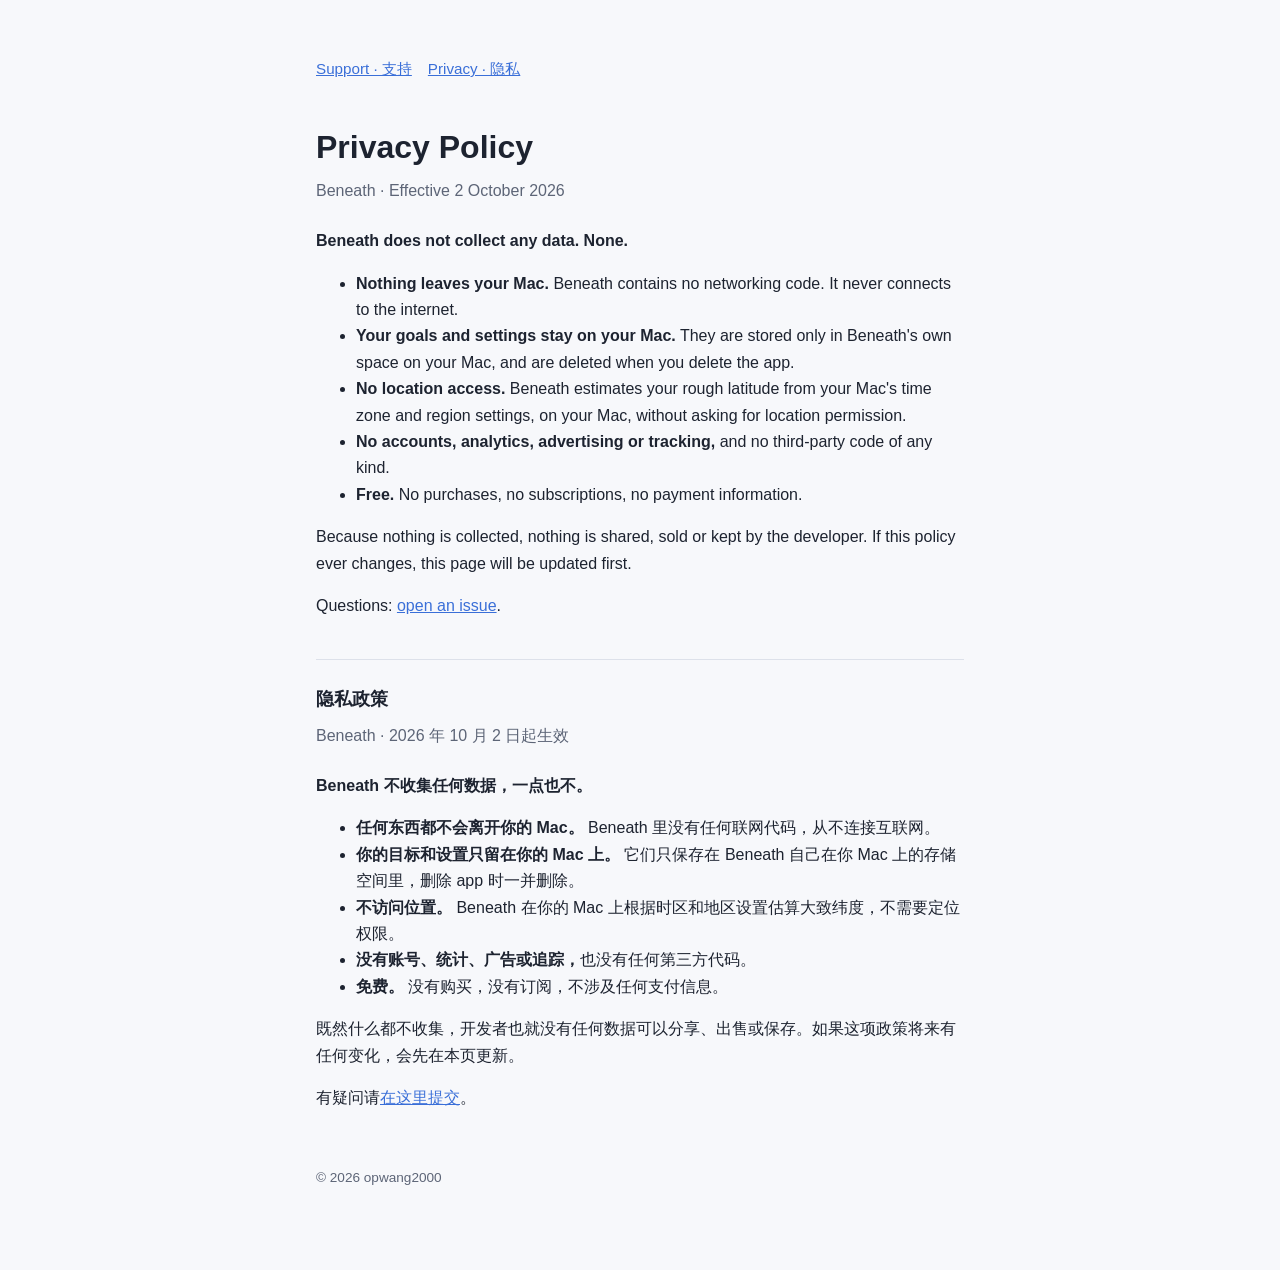
==== privacy.html @ a759ee16 "Support and privacy policy pages Co-Authored-By: Claude Opus 5.5 <noreply@anthropic.com> Claude-Sess" ====
<!doctype html>
<html lang="en">
<head>
<meta charset="utf-8">
<meta name="viewport" content="width=device-width, initial-scale=1">
<title>Beneath Privacy Policy</title>
<link rel="stylesheet" href="style.css">
</head>
<body>
<main>
<nav><a href="./">Support · 支持</a><a href="privacy.html">Privacy · 隐私</a></nav>

<h1>Privacy Policy</h1>
<p class="sub">Beneath · Effective 2 October 2026</p>

<p><strong>Beneath does not collect any data. None.</strong></p>
<ul>
  <li><strong>Nothing leaves your Mac.</strong> Beneath contains no networking code. It never connects to the internet.</li>
  <li><strong>Your goals and settings stay on your Mac.</strong> They are stored only in Beneath's own space on your Mac, and are deleted when you delete the app.</li>
  <li><strong>No location access.</strong> Beneath estimates your rough latitude from your Mac's time zone and region settings, on your Mac, without asking for location permission.</li>
  <li><strong>No accounts, analytics, advertising or tracking,</strong> and no third-party code of any kind.</li>
  <li><strong>Free.</strong> No purchases, no subscriptions, no payment information.</li>
</ul>
<p>Because nothing is collected, nothing is shared, sold or kept by the developer. If this policy ever changes, this page will be updated first.</p>
<p>Questions: <a href="https://github.com/opwang2000/beneath-app/issues/new">open an issue</a>.</p>

<h2>隐私政策</h2>
<p class="sub">Beneath · 2026 年 10 月 2 日起生效</p>

<p><strong>Beneath 不收集任何数据，一点也不。</strong></p>
<ul>
  <li><strong>任何东西都不会离开你的 Mac。</strong> Beneath 里没有任何联网代码，从不连接互联网。</li>
  <li><strong>你的目标和设置只留在你的 Mac 上。</strong> 它们只保存在 Beneath 自己在你 Mac 上的存储空间里，删除 app 时一并删除。</li>
  <li><strong>不访问位置。</strong> Beneath 在你的 Mac 上根据时区和地区设置估算大致纬度，不需要定位权限。</li>
  <li><strong>没有账号、统计、广告或追踪，</strong>也没有任何第三方代码。</li>
  <li><strong>免费。</strong> 没有购买，没有订阅，不涉及任何支付信息。</li>
</ul>
<p>既然什么都不收集，开发者也就没有任何数据可以分享、出售或保存。如果这项政策将来有任何变化，会先在本页更新。</p>
<p>有疑问请<a href="https://github.com/opwang2000/beneath-app/issues/new">在这里提交</a>。</p>

<footer>© 2026 opwang2000</footer>
</main>
</body>
</html>
---- style.css ----
:root{--bg:#f7f8fb;--fg:#1d2330;--muted:#5d6577;--line:#dde1ea;--accent:#3a6fd8}
@media (prefers-color-scheme:dark){:root{--bg:#0e1320;--fg:#e8ebf2;--muted:#9aa3b5;--line:#252c3d;--accent:#8fb0ff}}
*{box-sizing:border-box}
body{margin:0;background:var(--bg);color:var(--fg);font:16px/1.65 -apple-system,BlinkMacSystemFont,"PingFang SC","Hiragino Sans GB",sans-serif}
main{max-width:680px;margin:0 auto;padding:56px 16px 80px}
h1{font-size:2rem;margin:0 0 4px}
h2{font-size:1.15rem;margin:40px 0 8px;padding-top:24px;border-top:1px solid var(--line)}
p,li{color:var(--fg)}
.sub{color:var(--muted);margin:0 0 24px}
a{color:var(--accent)}
nav{display:flex;gap:16px;margin-bottom:40px;font-size:.95rem}
footer{margin-top:56px;color:var(--muted);font-size:.85rem}
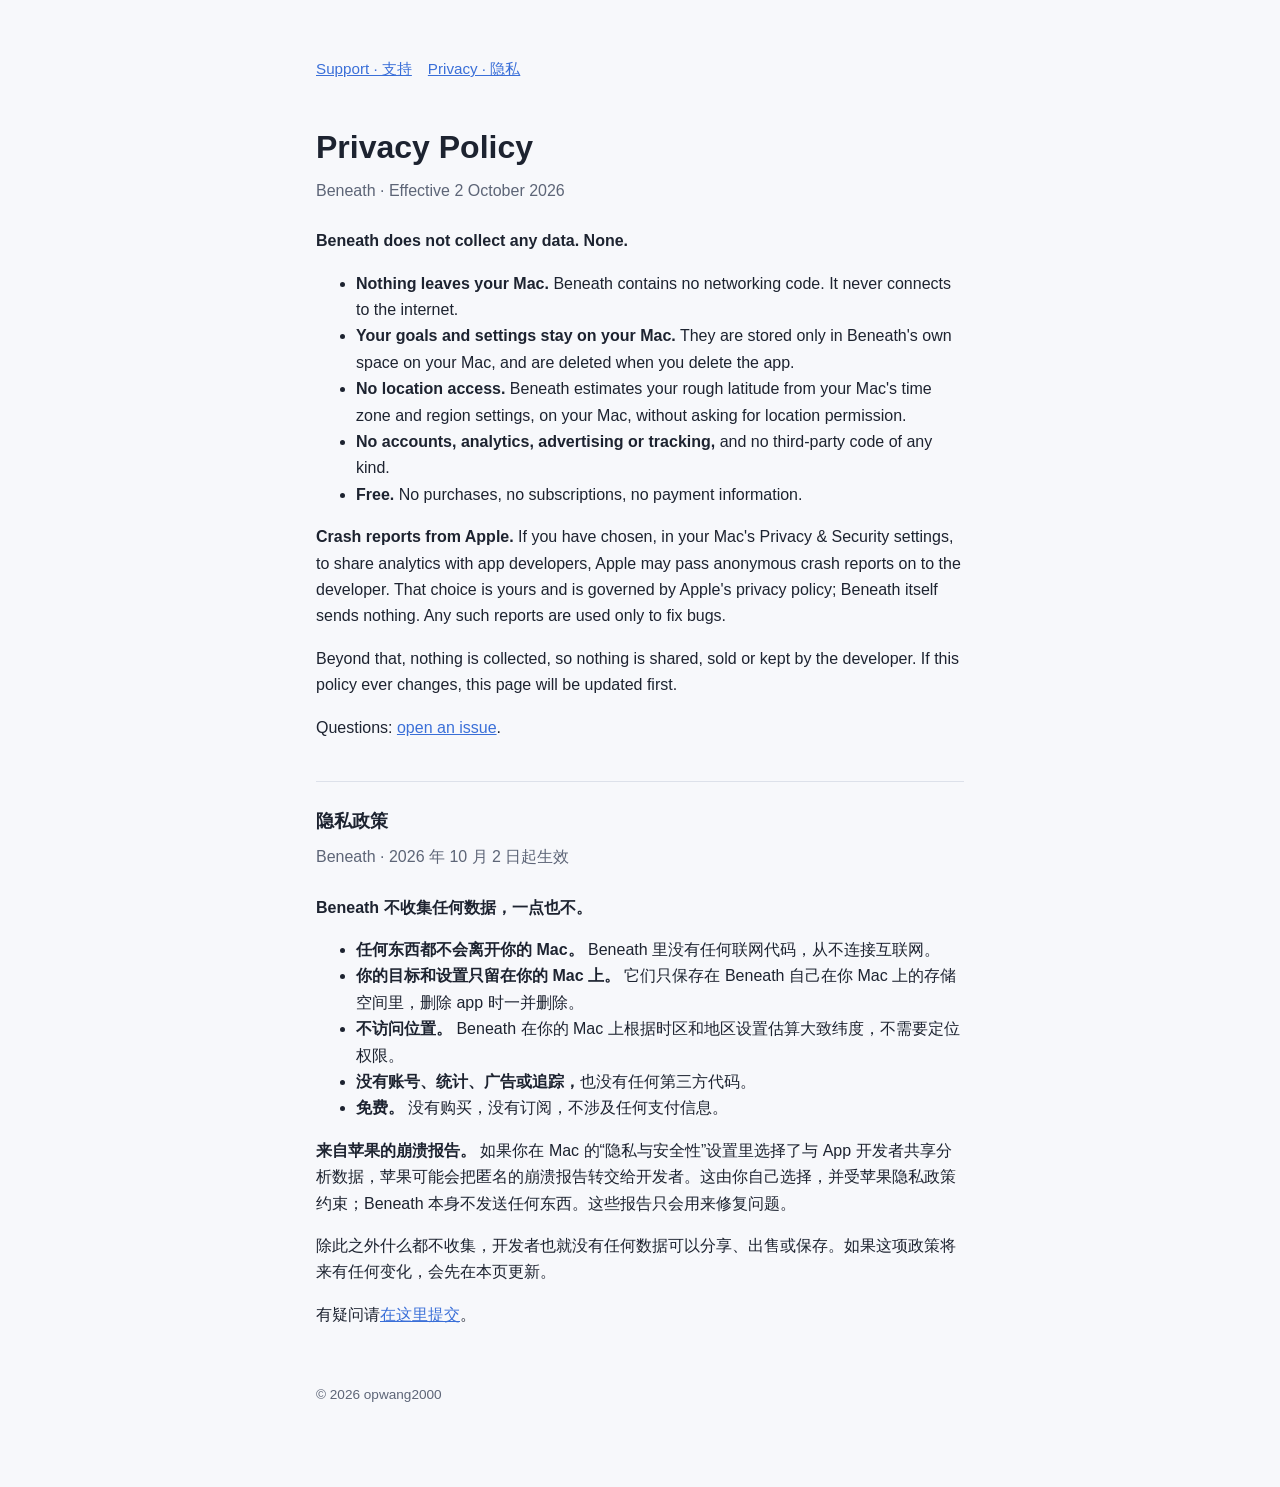
==== commit a2774b6e: "Privacy: mention crash reports Apple may share when the user opts in Co-Authored-By: Claude Opus 5.5" ====
--- a/privacy.html
+++ b/privacy.html
@@ -21,7 +21,8 @@
   <li><strong>No accounts, analytics, advertising or tracking,</strong> and no third-party code of any kind.</li>
   <li><strong>Free.</strong> No purchases, no subscriptions, no payment information.</li>
 </ul>
-<p>Because nothing is collected, nothing is shared, sold or kept by the developer. If this policy ever changes, this page will be updated first.</p>
+<p><strong>Crash reports from Apple.</strong> If you have chosen, in your Mac's Privacy &amp; Security settings, to share analytics with app developers, Apple may pass anonymous crash reports on to the developer. That choice is yours and is governed by Apple's privacy policy; Beneath itself sends nothing. Any such reports are used only to fix bugs.</p>
+<p>Beyond that, nothing is collected, so nothing is shared, sold or kept by the developer. If this policy ever changes, this page will be updated first.</p>
 <p>Questions: <a href="https://github.com/opwang2000/beneath-app/issues/new">open an issue</a>.</p>
 
 <h2>隐私政策</h2>
@@ -35,7 +36,8 @@
   <li><strong>没有账号、统计、广告或追踪，</strong>也没有任何第三方代码。</li>
   <li><strong>免费。</strong> 没有购买，没有订阅，不涉及任何支付信息。</li>
 </ul>
-<p>既然什么都不收集，开发者也就没有任何数据可以分享、出售或保存。如果这项政策将来有任何变化，会先在本页更新。</p>
+<p><strong>来自苹果的崩溃报告。</strong> 如果你在 Mac 的“隐私与安全性”设置里选择了与 App 开发者共享分析数据，苹果可能会把匿名的崩溃报告转交给开发者。这由你自己选择，并受苹果隐私政策约束；Beneath 本身不发送任何东西。这些报告只会用来修复问题。</p>
+<p>除此之外什么都不收集，开发者也就没有任何数据可以分享、出售或保存。如果这项政策将来有任何变化，会先在本页更新。</p>
 <p>有疑问请<a href="https://github.com/opwang2000/beneath-app/issues/new">在这里提交</a>。</p>
 
 <footer>© 2026 opwang2000</footer>
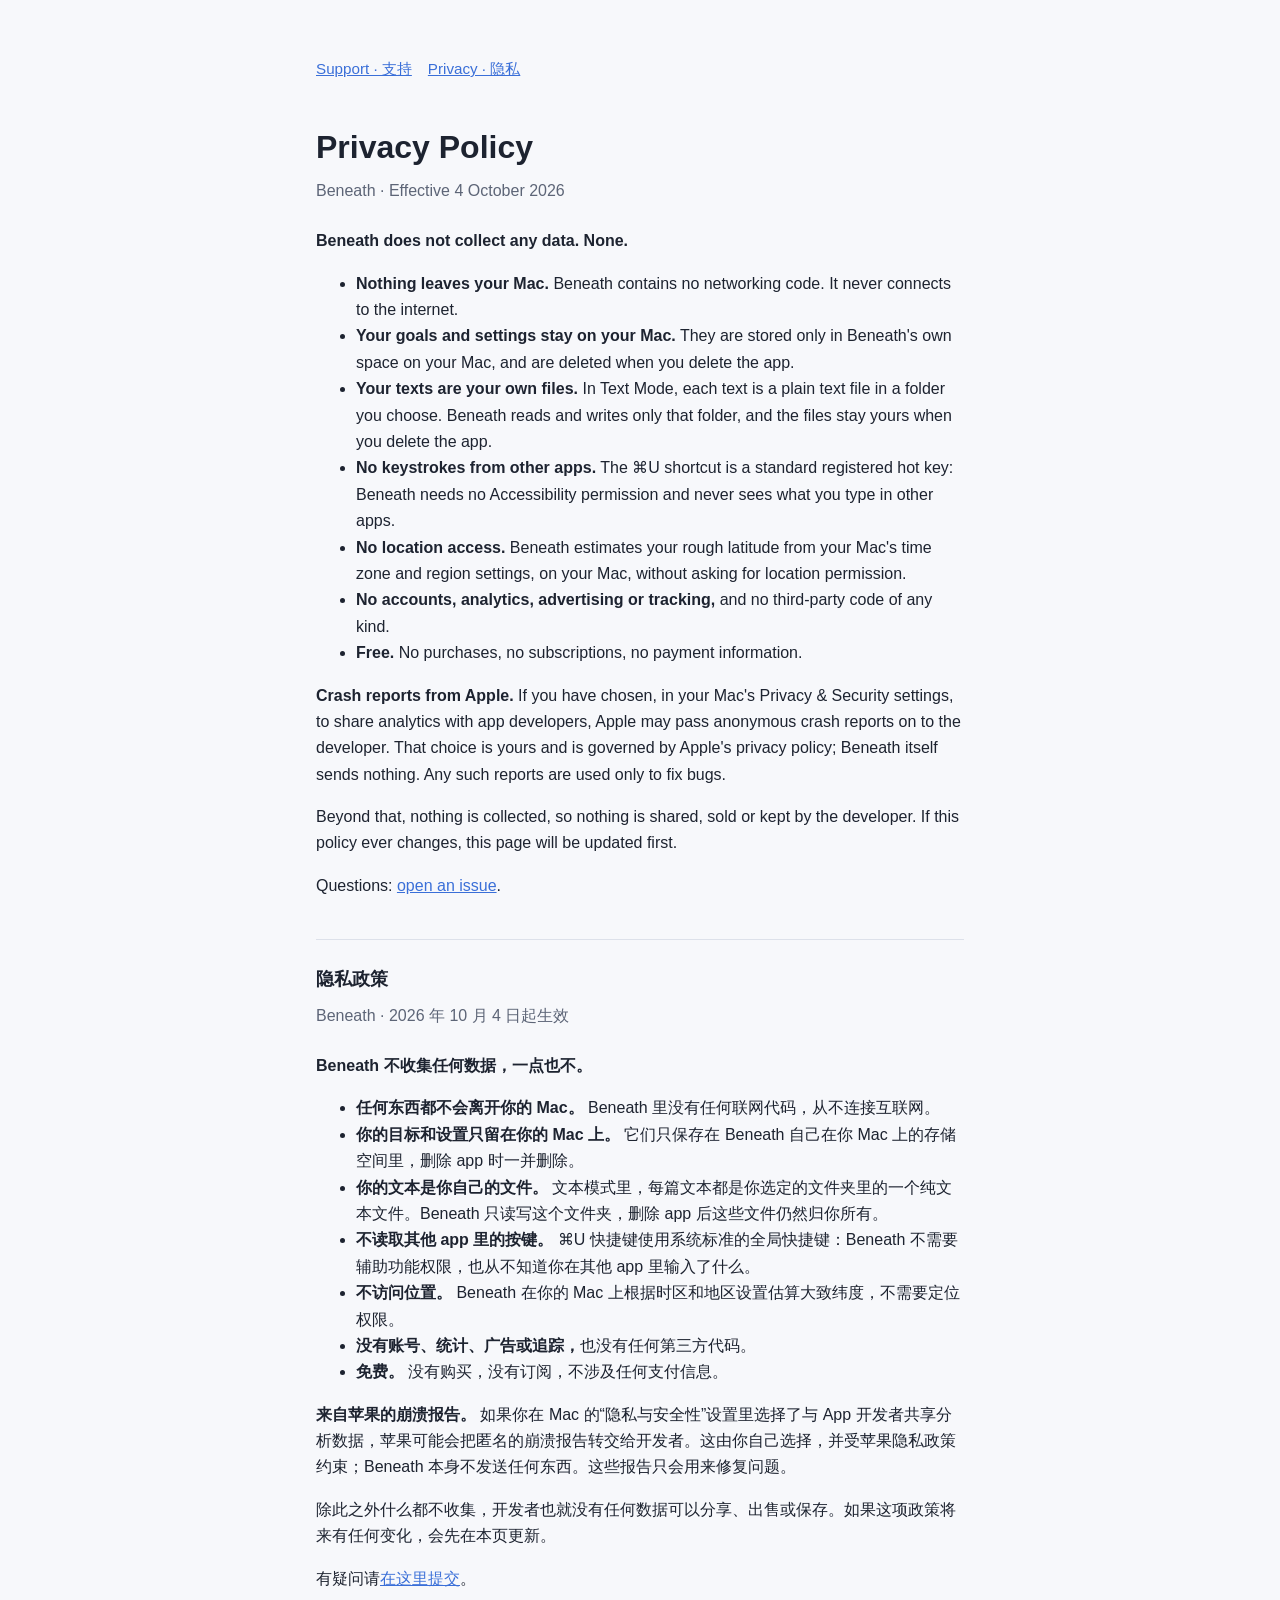
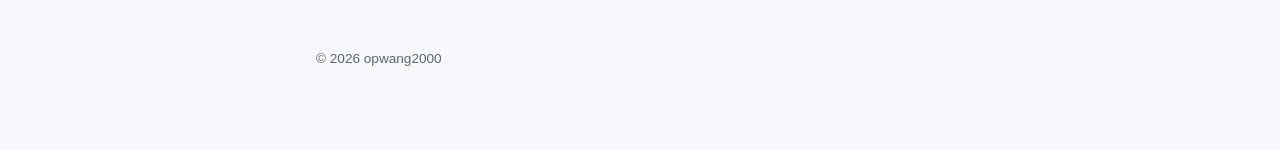
==== commit a2fac70f: "Support: anything written on the glass, VoiceOver and the keyboard; Privacy: Text Mode's files, and " ====
--- a/privacy.html
+++ b/privacy.html
@@ -11,12 +11,14 @@
 <nav><a href="./">Support · 支持</a><a href="privacy.html">Privacy · 隐私</a></nav>
 
 <h1>Privacy Policy</h1>
-<p class="sub">Beneath · Effective 2 October 2026</p>
+<p class="sub">Beneath · Effective 4 October 2026</p>
 
 <p><strong>Beneath does not collect any data. None.</strong></p>
 <ul>
   <li><strong>Nothing leaves your Mac.</strong> Beneath contains no networking code. It never connects to the internet.</li>
   <li><strong>Your goals and settings stay on your Mac.</strong> They are stored only in Beneath's own space on your Mac, and are deleted when you delete the app.</li>
+  <li><strong>Your texts are your own files.</strong> In Text Mode, each text is a plain text file in a folder you choose. Beneath reads and writes only that folder, and the files stay yours when you delete the app.</li>
+  <li><strong>No keystrokes from other apps.</strong> The ⌘U shortcut is a standard registered hot key: Beneath needs no Accessibility permission and never sees what you type in other apps.</li>
   <li><strong>No location access.</strong> Beneath estimates your rough latitude from your Mac's time zone and region settings, on your Mac, without asking for location permission.</li>
   <li><strong>No accounts, analytics, advertising or tracking,</strong> and no third-party code of any kind.</li>
   <li><strong>Free.</strong> No purchases, no subscriptions, no payment information.</li>
@@ -26,12 +28,14 @@
 <p>Questions: <a href="https://github.com/opwang2000/beneath-app/issues/new">open an issue</a>.</p>
 
 <h2>隐私政策</h2>
-<p class="sub">Beneath · 2026 年 10 月 2 日起生效</p>
+<p class="sub">Beneath · 2026 年 10 月 4 日起生效</p>
 
 <p><strong>Beneath 不收集任何数据，一点也不。</strong></p>
 <ul>
   <li><strong>任何东西都不会离开你的 Mac。</strong> Beneath 里没有任何联网代码，从不连接互联网。</li>
   <li><strong>你的目标和设置只留在你的 Mac 上。</strong> 它们只保存在 Beneath 自己在你 Mac 上的存储空间里，删除 app 时一并删除。</li>
+  <li><strong>你的文本是你自己的文件。</strong> 文本模式里，每篇文本都是你选定的文件夹里的一个纯文本文件。Beneath 只读写这个文件夹，删除 app 后这些文件仍然归你所有。</li>
+  <li><strong>不读取其他 app 里的按键。</strong> ⌘U 快捷键使用系统标准的全局快捷键：Beneath 不需要辅助功能权限，也从不知道你在其他 app 里输入了什么。</li>
   <li><strong>不访问位置。</strong> Beneath 在你的 Mac 上根据时区和地区设置估算大致纬度，不需要定位权限。</li>
   <li><strong>没有账号、统计、广告或追踪，</strong>也没有任何第三方代码。</li>
   <li><strong>免费。</strong> 没有购买，没有订阅，不涉及任何支付信息。</li>
